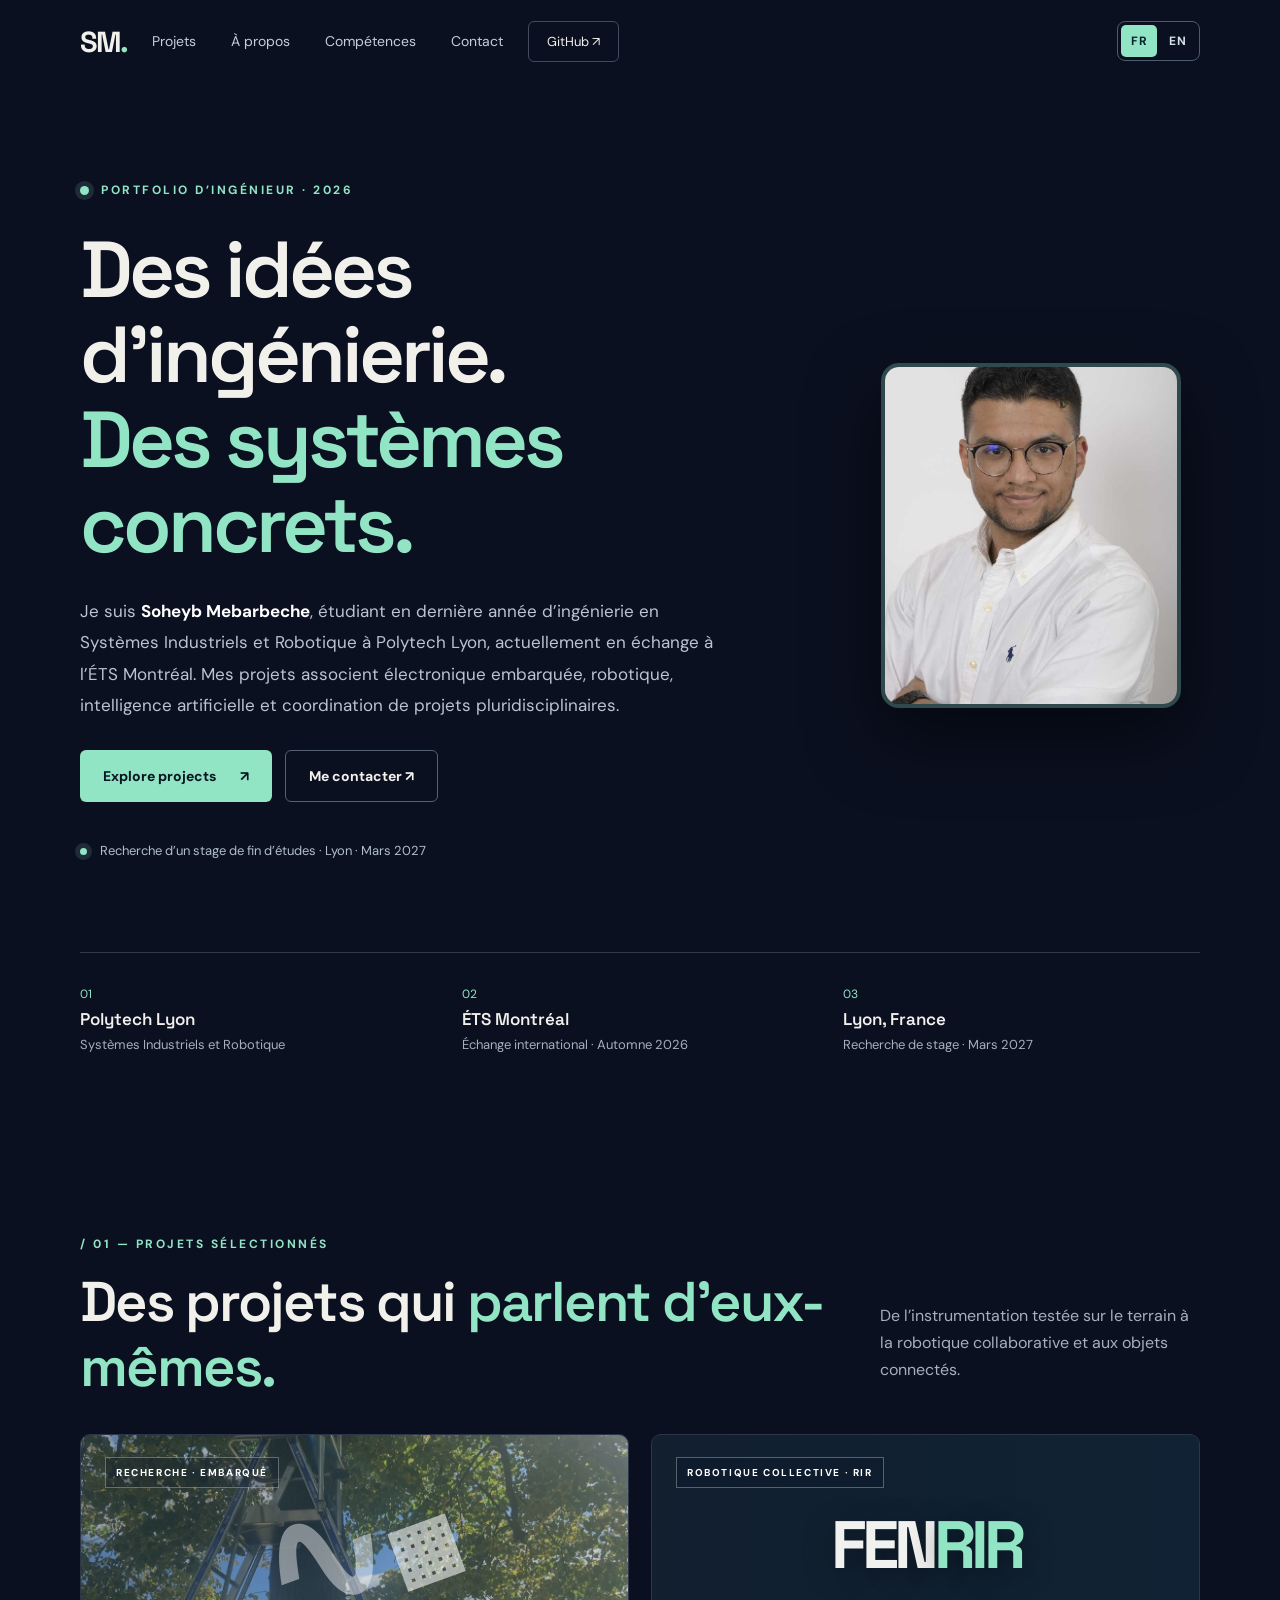
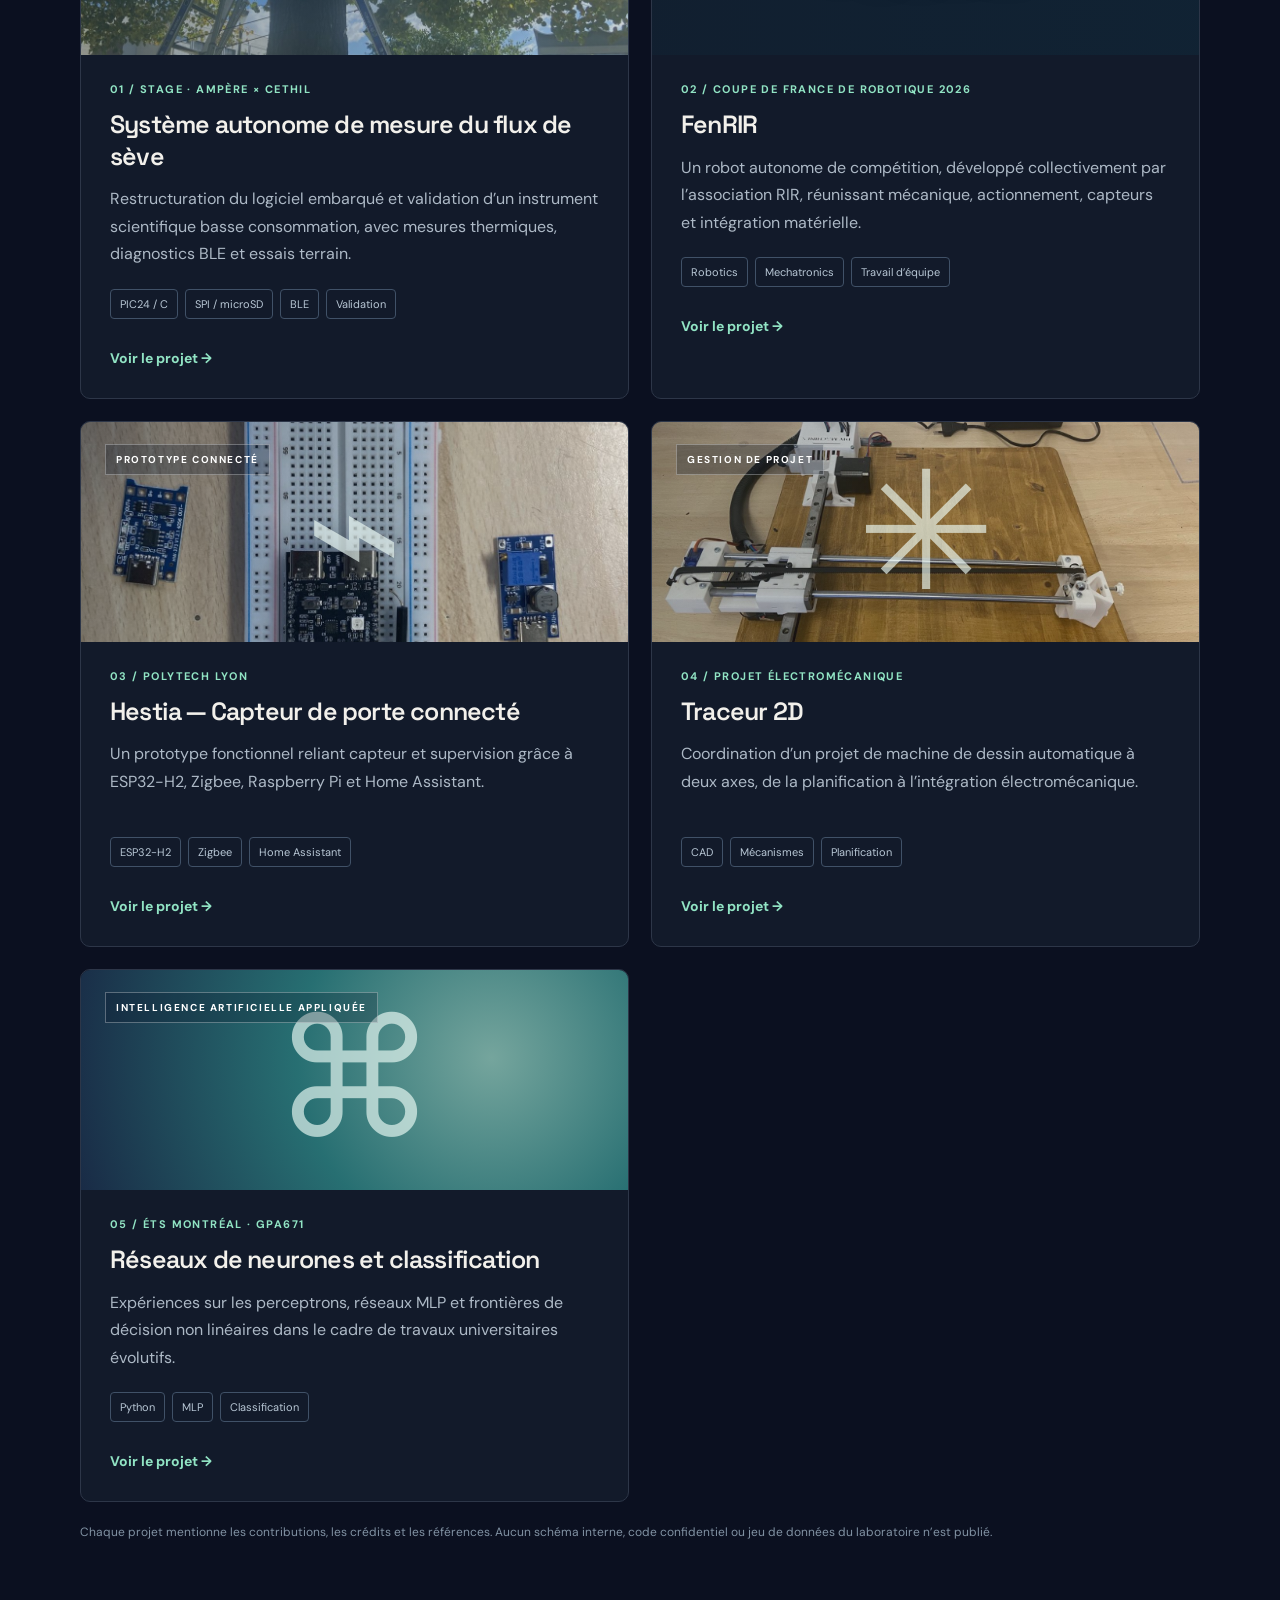
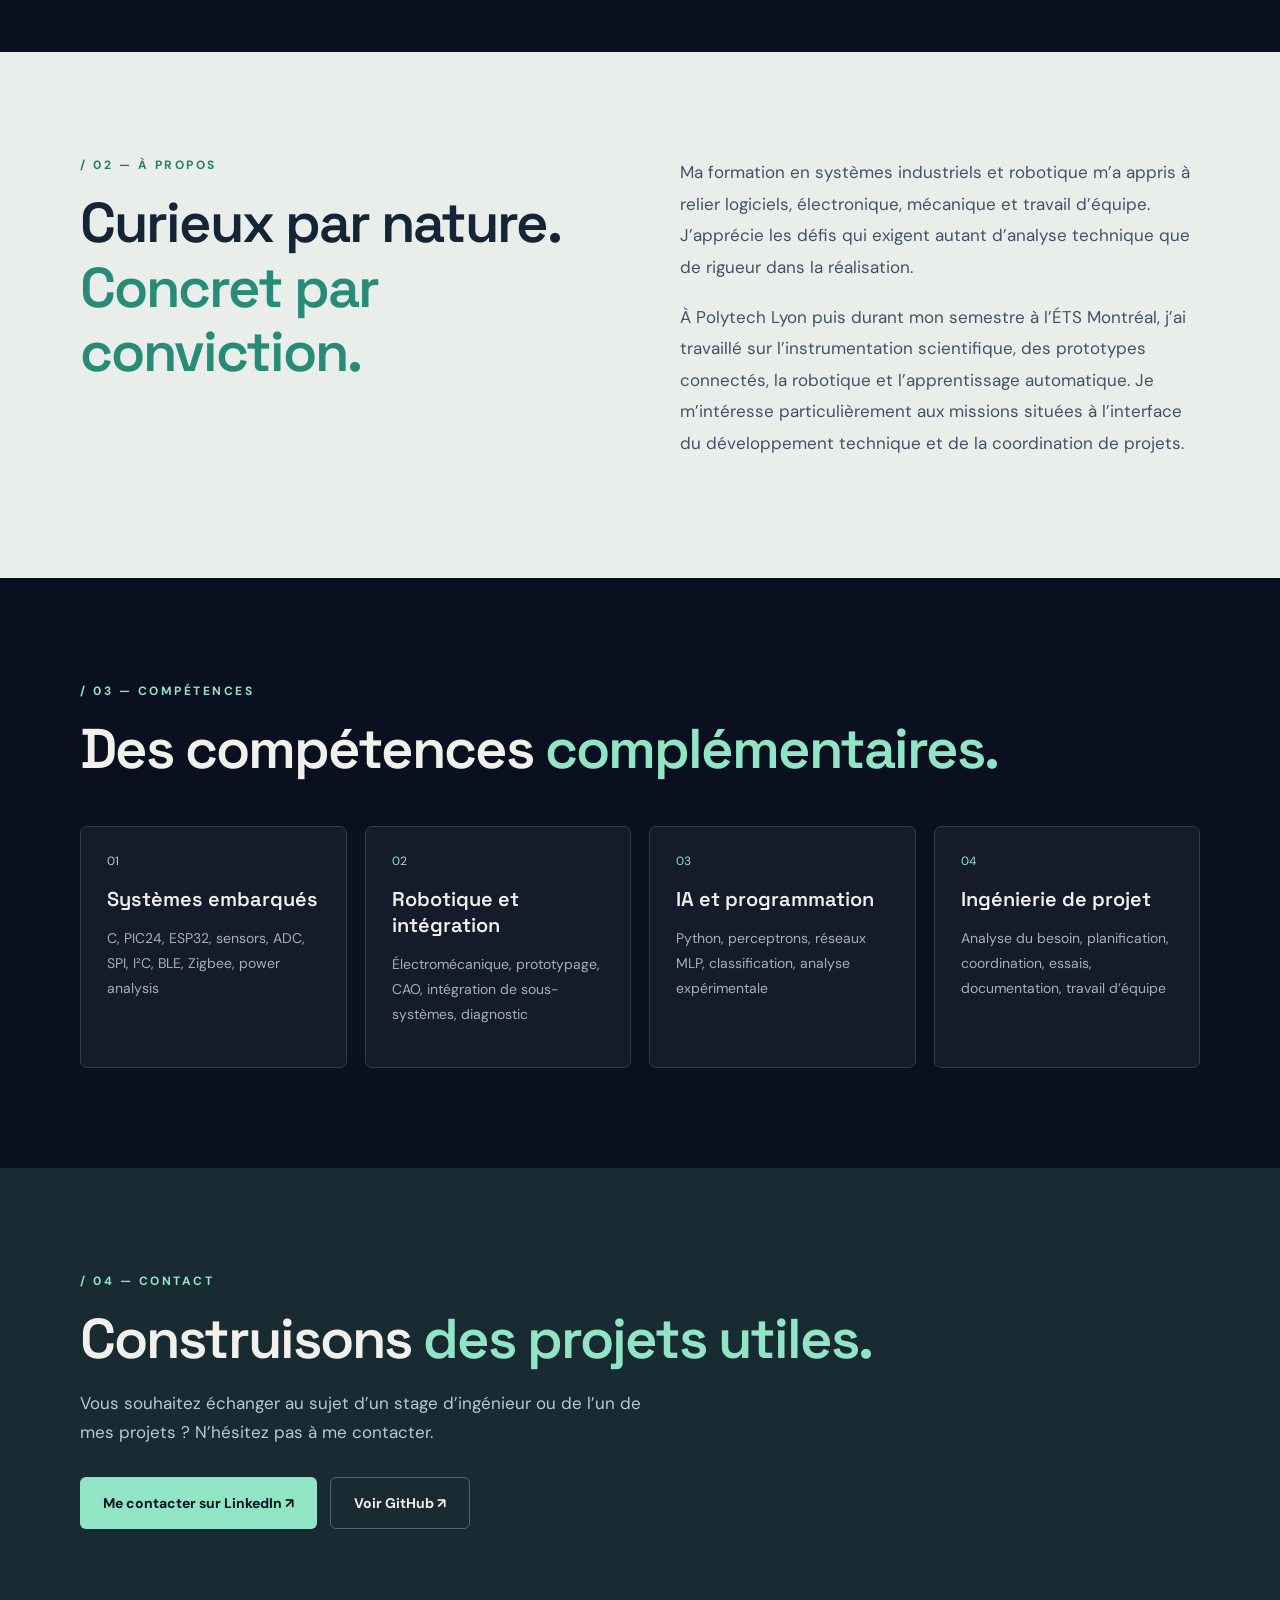
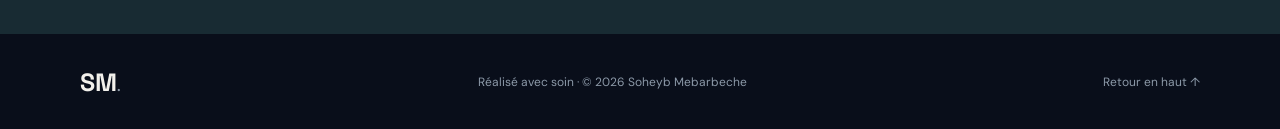
==== index.html @ 74ad2352 "Fix GitHub Pages root structure for bilingual portfolio" ====
<!DOCTYPE html>

<html lang="fr"><head><meta charset="utf-8"/><meta content="width=device-width, initial-scale=1" name="viewport"/><meta content="Soheyb Mebarbeche — engineering student in industrial systems and robotics. Selected projects in robotics, embedded systems, AI and project engineering." name="description"/><title>Soheyb Mebarbeche | Engineering Portfolio</title><link href="styles.css" rel="stylesheet"/></head><body>
<header class="nav"><a class="brand" href="#top">SM<span class="dot">.</span></a><nav aria-label="Main navigation"><a href="#projects">Projets</a><a href="#about">À propos</a><a href="#skills">Compétences</a><a href="#contact">Contact</a></nav><a class="smallbtn" href="https://github.com/SoheybM" rel="noopener" target="_blank">GitHub ↗</a><div aria-label="Choix de la langue / Language" class="lang-switch" role="group"><a aria-current="page" class="active" href="#" hreflang="fr" lang="fr">FR</a><a class="inactive" href="en/index.html" hreflang="en" lang="en">EN</a></div></header>
<main id="top"><section class="hero wrap"><div class="eyebrow"><span class="pulse"></span> PORTFOLIO D’INGÉNIEUR · 2026</div><div class="hero-grid"><div><h1>Des idées d’ingénierie.<br/><em>Des systèmes concrets.</em></h1><p class="intro">Je suis <strong>Soheyb Mebarbeche</strong>, étudiant en dernière année d’ingénierie en Systèmes Industriels et Robotique à Polytech Lyon, actuellement en échange à l’ÉTS Montréal. Mes projets associent électronique embarquée, robotique, intelligence artificielle et coordination de projets pluridisciplinaires.</p><div class="cta"><a class="primary" href="#projects">Explore projects <span>↗</span></a><a class="secondary" href="https://www.linkedin.com/in/soheyb-mebarbeche-37953226b" rel="noopener" target="_blank">Me contacter ↗</a></div><p class="availability"><span class="pulse"></span> Recherche d’un stage de fin d’études · Lyon · Mars 2027</p></div><div aria-label="Abstract engineering systems illustration" class="hero-art"><img alt="Portrait professionnel de Soheyb Mebarbeche" class="profile-photo" src="assets/profile-photo.jpg"/></div></div><div class="facts"><div><span>01</span><strong>Polytech Lyon</strong><small>Systèmes Industriels et Robotique</small></div><div><span>02</span><strong>ÉTS Montréal</strong><small>Échange international · Automne 2026</small></div><div><span>03</span><strong>Lyon, France</strong><small>Recherche de stage · Mars 2027</small></div></div></section>
<section class="section wrap" id="projects"><div class="section-head"><div><div class="kicker">/ 01 — PROJETS SÉLECTIONNÉS</div><h2>Des projets qui <em>parlent d’eux-mêmes.</em></h2></div><p>De l’instrumentation testée sur le terrain à la robotique collaborative et aux objets connectés.</p></div><div class="project-grid">
<article class="project-card featured"><div class="visual gradient-one" style="background:linear-gradient(90deg,#10263770,#10263730),url(assets/tree-field.jpg) center 44% / cover"><div class="visual-label">RECHERCHE · EMBARQUÉ</div><div class="line-art">∿<span>▦</span></div></div><div class="card-content"><div class="meta">01 / STAGE · AMPÈRE × CETHIL</div><h3>Système autonome de mesure du flux de sève</h3><p>Restructuration du logiciel embarqué et validation d’un instrument scientifique basse consommation, avec mesures thermiques, diagnostics BLE et essais terrain.</p><div class="chips"><span>PIC24 / C</span><span>SPI / microSD</span><span>BLE</span><span>Validation</span></div><a href="projects/sap-flow.html">Voir le projet →</a></div></article>
<article class="project-card"><div class="visual fenrir" style="background:linear-gradient(90deg,#1026376e,#102637b5),url(https://github.com/user-attachments/assets/eb1d1699-436f-4fce-b600-164deeedb502) center center / cover"><div class="visual-label">ROBOTIQUE COLLECTIVE · RIR</div><div class="wolf">FEN<span>RIR</span></div></div><div class="card-content"><div class="meta">02 / COUPE DE FRANCE DE ROBOTIQUE 2026</div><h3>FenRIR</h3><p>Un robot autonome de compétition, développé collectivement par l’association RIR, réunissant mécanique, actionnement, capteurs et intégration matérielle.</p><div class="chips"><span>Robotics</span><span>Mechatronics</span><span>Travail d’équipe</span></div><a href="projects/fenrir.html">Voir le projet →</a></div></article>
<article class="project-card"><div class="visual gradient-two" style="background:linear-gradient(90deg,#10263750,#10263710),url(assets/hestia-electronics.jpg) center 50% / cover"><div class="visual-label">PROTOTYPE CONNECTÉ</div><div class="symbol">⌁</div></div><div class="card-content"><div class="meta">03 / POLYTECH LYON</div><h3>Hestia — Capteur de porte connecté</h3><p>Un prototype fonctionnel reliant capteur et supervision grâce à ESP32-H2, Zigbee, Raspberry Pi et Home Assistant.</p><div class="chips"><span>ESP32-H2</span><span>Zigbee</span><span>Home Assistant</span></div><a href="projects/hestia.html">Voir le projet →</a></div></article>
<article class="project-card"><div class="visual gradient-three" style="background:linear-gradient(90deg,#10263750,#10263710),url(assets/plotter-1.jpg) center 50% / cover"><div class="visual-label">GESTION DE PROJET</div><div class="symbol">✳</div></div><div class="card-content"><div class="meta">04 / PROJET ÉLECTROMÉCANIQUE</div><h3>Traceur 2D</h3><p>Coordination d’un projet de machine de dessin automatique à deux axes, de la planification à l’intégration électromécanique.</p><div class="chips"><span>CAD</span><span>Mécanismes</span><span>Planification</span></div><a href="projects/plotter.html">Voir le projet →</a></div></article>
<article class="project-card"><div class="visual gradient-four"><div class="visual-label">INTELLIGENCE ARTIFICIELLE APPLIQUÉE</div><div class="symbol">⌘</div></div><div class="card-content"><div class="meta">05 / ÉTS MONTRÉAL · GPA671</div><h3>Réseaux de neurones et classification</h3><p>Expériences sur les perceptrons, réseaux MLP et frontières de décision non linéaires dans le cadre de travaux universitaires évolutifs.</p><div class="chips"><span>Python</span><span>MLP</span><span>Classification</span></div><a href="projects/neural-networks.html">Voir le projet →</a></div></article>
</div><p class="fine">Chaque projet mentionne les contributions, les crédits et les références. Aucun schéma interne, code confidentiel ou jeu de données du laboratoire n’est publié.</p></section>
<section class="section section-light" id="about"><div class="wrap two-col"><div><div class="kicker">/ 02 — À PROPOS</div><h2>Curieux par nature.<br/><em>Concret par conviction.</em></h2></div><div class="body-copy"><p>Ma formation en systèmes industriels et robotique m’a appris à relier logiciels, électronique, mécanique et travail d’équipe. J’apprécie les défis qui exigent autant d’analyse technique que de rigueur dans la réalisation.</p><p>À Polytech Lyon puis durant mon semestre à l’ÉTS Montréal, j’ai travaillé sur l’instrumentation scientifique, des prototypes connectés, la robotique et l’apprentissage automatique. Je m’intéresse particulièrement aux missions situées à l’interface du développement technique et de la coordination de projets.</p></div></div></section>
<section class="section wrap" id="skills"><div class="kicker">/ 03 — COMPÉTENCES</div><h2>Des compétences <em>complémentaires.</em></h2><div class="skills-grid"><div><div class="num">01</div><h3>Systèmes embarqués</h3><p>C, PIC24, ESP32, sensors, ADC, SPI, I²C, BLE, Zigbee, power analysis</p></div><div><div class="num">02</div><h3>Robotique et intégration</h3><p>Électromécanique, prototypage, CAO, intégration de sous-systèmes, diagnostic</p></div><div><div class="num">03</div><h3>IA et programmation</h3><p>Python, perceptrons, réseaux MLP, classification, analyse expérimentale</p></div><div><div class="num">04</div><h3>Ingénierie de projet</h3><p>Analyse du besoin, planification, coordination, essais, documentation, travail d’équipe</p></div></div></section>
<section class="contact" id="contact"><div class="wrap"><div class="kicker">/ 04 — CONTACT</div><h2>Construisons <em>des projets utiles.</em></h2><p>Vous souhaitez échanger au sujet d’un stage d’ingénieur ou de l’un de mes projets ? N’hésitez pas à me contacter.</p><div class="cta"><a class="primary" href="https://www.linkedin.com/in/soheyb-mebarbeche-37953226b" rel="noopener" target="_blank">Me contacter sur LinkedIn ↗</a><a class="secondary" href="https://github.com/SoheybM" rel="noopener" target="_blank">Voir GitHub ↗</a></div></div></section></main><footer><div class="wrap foot"><strong>SM<span class="dot">.</span></strong><span>Réalisé avec soin · © <span id="year">2026</span> Soheyb Mebarbeche</span><a href="#top">Retour en haut ↑</a></div></footer><script src="script.js"></script></body></html>
---- styles.css ----
@import url('https://fonts.googleapis.com/css2?family=DM+Sans:wght@400;500;600;700&family=Space+Grotesk:wght@400;500;600;700&display=swap');
:root{--bg:#0b1020;--surface:#141b2b;--surface2:#1a2334;--cream:#f2f0eb;--muted:#a6afbd;--accent:#91e4c4;--line:#313949}*{box-sizing:border-box}html{scroll-behavior:smooth}body{margin:0;background:var(--bg);color:var(--cream);font-family:'DM Sans',sans-serif;-webkit-font-smoothing:antialiased}a{color:inherit;text-decoration:none}a:focus-visible{outline:2px solid var(--accent);outline-offset:4px}.wrap{max-width:1180px;margin:0 auto;padding-left:30px;padding-right:30px}.nav{height:82px;display:flex;align-items:center;justify-content:space-between;max-width:1180px;margin:auto;padding:0 30px;gap:25px}.brand{font:700 29px 'Space Grotesk',sans-serif;letter-spacing:-2px}.dot{color:var(--accent)}.nav nav{display:flex;gap:35px;color:#c6ced9;font-size:14px}.nav a:hover{color:var(--accent)}.smallbtn{border:1px solid #414b5d;padding:11px 18px;border-radius:6px;font-size:13px}.hero{padding-top:100px;padding-bottom:78px}.eyebrow,.kicker{color:var(--accent);font-size:12px;letter-spacing:2.5px;font-weight:700}.eyebrow{display:flex;align-items:center;gap:12px}.pulse{display:inline-block;width:9px;height:9px;border-radius:50%;background:var(--accent);box-shadow:0 0 0 5px #91e4c421}.hero-grid{display:grid;grid-template-columns:1.3fr 0.7fr;gap:30px;align-items:center}.hero h1{font:600 clamp(45px,6.2vw,80px)/1.07 'Space Grotesk',sans-serif;letter-spacing:-4px;margin:30px 0 28px}.hero h1 em,h2 em{font-style:normal;color:var(--accent)}.intro{font-size:17px;line-height:1.85;color:#bbc4d0;max-width:650px}.intro strong{color:white}.cta{display:flex;gap:13px;flex-wrap:wrap;margin:29px 0}.primary,.secondary{padding:16px 23px;border-radius:6px;font-weight:700;font-size:14px;display:inline-flex;align-items:center;gap:24px}.primary{background:var(--accent);color:#071522}.primary:hover{background:#b8f3df}.secondary{border:1px solid #566174;color:var(--cream)}.secondary:hover{border-color:var(--accent);color:var(--accent)}.availability{margin-top:40px;font-size:13px;color:#b0beca}.availability .pulse{margin-right:10px;width:7px;height:7px}.hero-art{width:100%;height:360px;position:relative;display:flex;align-items:center;justify-content:center}.orbit{border:1px dashed #456374;border-radius:50%;position:absolute;transform:rotate(-30deg)}.orbit-a{width:300px;height:300px}.orbit-b{width:240px;height:240px;border-style:solid;border-color:#3d6070}.core{width:168px;height:168px;border-radius:30px;background:linear-gradient(145deg,#8adcb9,#467c86);display:grid;place-items:center;color:#092034;font:700 59px 'Space Grotesk',sans-serif;letter-spacing:-6px;box-shadow:0 30px 85px #0008;transform:rotate(-12deg)}.core span{color:#def7ec}.tag{position:absolute;background:#1a2736;border:1px solid #375366;border-radius:4px;color:#c2ebe0;font:700 10px 'Space Grotesk';padding:10px 12px;letter-spacing:2px}.tag-a{top:37px;right:0}.tag-b{bottom:57px;right:0}.tag-c{bottom:28px;left:0}.facts{display:grid;grid-template-columns:repeat(3,1fr);margin-top:80px;padding-top:33px;border-top:1px solid var(--line);gap:25px}.facts div{display:flex;flex-direction:column;gap:6px}.facts span{font-size:12px;color:var(--accent)}.facts strong{font:600 17px 'Space Grotesk'}.facts small{font-size:13px;color:var(--muted)}.section{padding-top:105px;padding-bottom:100px}.section-head{display:flex;align-items:end;justify-content:space-between;gap:50px;margin-bottom:35px}.section h2,.contact h2{font:600 clamp(36px,4.5vw,56px)/1.15 'Space Grotesk';letter-spacing:-2px;margin:18px 0 0}.section-head>p{max-width:320px;color:var(--muted);line-height:1.7}.project-grid{display:grid;grid-template-columns:repeat(2,1fr);gap:22px}.project-card{border:1px solid #2d3648;border-radius:10px;overflow:hidden;background:#121a2a;transition:transform .2s,border-color .2s}.project-card:hover{transform:translateY(-3px);border-color:#6a9b93}.visual{height:220px;position:relative;display:flex;align-items:center;justify-content:center;overflow:hidden}.visual-label{position:absolute;top:22px;left:24px;border:1px solid #ffffff4d;background:#06122540;padding:8px 10px;font-size:10px;letter-spacing:1.6px;font-weight:700;color:white}.gradient-one{background:radial-gradient(circle at 75% 35%,#639c94,#23495f 48%,#111d37)}.gradient-two{background:radial-gradient(circle at 70% 38%,#a4d8ce,#477b9e 48%,#273455)}.gradient-three{background:radial-gradient(circle at 75% 25%,#b9a2e1,#776aa0 55%,#34405e)}.gradient-four{background:radial-gradient(circle at 75% 40%,#75a59d,#276f72 45%,#192b46)}.line-art{font:700 150px 'Space Grotesk';color:#ffffff70;transform:rotate(-20deg)}.line-art span{font-size:76px;color:#ffffff90}.fenrir{background:linear-gradient(145deg,#19314a,#45506a)}.wolf{font:700 67px 'Space Grotesk';letter-spacing:-5px;color:#f1f2f0;text-shadow:0 7px 30px #0006}.wolf span{color:var(--accent)}.symbol{font:500 165px 'Space Grotesk';color:#f1fff8a3}.card-content{padding:27px 29px 30px}.meta{color:var(--accent);font-size:11px;letter-spacing:1.4px;font-weight:700}.card-content h3{font:600 25px/1.26 'Space Grotesk';letter-spacing:-.8px;margin:13px 0}.card-content p{color:#adb9c6;line-height:1.72;margin:0 0 21px;min-height:76px}.chips{display:flex;gap:7px;flex-wrap:wrap;margin-bottom:28px}.chips span{font-size:11px;border:1px solid #405167;color:#b8c7d5;border-radius:4px;padding:7px 9px}.card-content a{font-size:14px;font-weight:700;color:var(--accent)}.card-content a:hover{text-decoration:underline}.fine{color:#8192a3;font-size:12px;margin-top:22px}.section-light{background:#e9eeeb;color:#142538}.section-light .kicker{color:#247d6e}.section-light h2 em{color:#278b76}.two-col{display:grid;grid-template-columns:1fr 1fr;gap:80px}.body-copy{font-size:17px;line-height:1.85;color:#405366}.body-copy p{margin:0 0 19px}.skills-grid{display:grid;grid-template-columns:repeat(4,1fr);gap:18px;margin-top:44px}.skills-grid>div{padding:26px;background:var(--surface);border:1px solid #303b4d;border-radius:7px}.num{color:var(--accent);font-size:12px}.skills-grid h3{font:600 20px 'Space Grotesk';margin:17px 0 13px}.skills-grid p{color:var(--muted);line-height:1.8;font-size:14px}.contact{background:#182b33;padding:105px 0}.contact p{color:#b6cbd0;font-size:17px;max-width:580px;line-height:1.75}.contact .cta{margin-bottom:0}footer{background:#090e1a}.foot{min-height:95px;display:flex;align-items:center;justify-content:space-between;gap:20px}.foot strong{font:700 25px 'Space Grotesk'}.foot span,.foot a{font-size:12px;color:#8c99a8}@media(max-width:850px){.hero-grid,.two-col{grid-template-columns:1fr}.hero-art{height:240px}.orbit-a{width:210px;height:210px}.orbit-b{width:150px;height:150px}.core{width:110px;height:110px;font-size:39px}.tag{font-size:8px}.skills-grid{grid-template-columns:repeat(2,1fr)}.section-head{display:block}}@media(max-width:620px){.wrap{padding-left:20px;padding-right:20px}.nav{padding:0 20px;height:70px}.nav nav{gap:13px;font-size:12px}.nav nav a:nth-child(2),.nav nav a:nth-child(3){display:none}.smallbtn{display:none}.hero{padding-top:65px}.hero h1{letter-spacing:-2.8px}.facts{grid-template-columns:1fr;gap:20px;margin-top:30px}.project-grid{grid-template-columns:1fr}.skills-grid{grid-template-columns:1fr}.section{padding-top:70px;padding-bottom:70px}.foot{flex-wrap:wrap;padding-top:25px;padding-bottom:25px}}

/* Professional portrait and bilingual language navigation */
.lang-switch{display:flex;align-items:center;border:1px solid #4a5c6d;border-radius:8px;padding:3px;gap:2px;flex-shrink:0;margin-left:auto}.lang-switch a{padding:8px 10px;border-radius:5px;font:700 12px 'DM Sans',sans-serif;letter-spacing:.5px}.lang-switch .active{background:var(--accent);color:#09212a}.lang-switch .inactive{color:#d4e1e8}.profile-photo{width:min(100%,300px);height:345px;object-fit:cover;object-position:50% 30%;border:4px solid #91e4c444;border-radius:18px;box-shadow:0 28px 70px #0008}.hero-art{height:370px}.hero-grid{grid-template-columns:minmax(0,1.45fr) minmax(250px,.65fr)}
@media(max-width:850px){.hero-grid{grid-template-columns:1fr}.hero-art{height:auto;justify-content:flex-start;margin:20px 0}.profile-photo{height:285px;width:230px}.nav{gap:14px}.nav nav{gap:15px}}
@media(max-width:620px){.nav{gap:9px}.nav nav{gap:10px}.lang-switch{margin-left:0}.lang-switch a{padding:7px 8px}.profile-photo{height:265px;width:215px}}
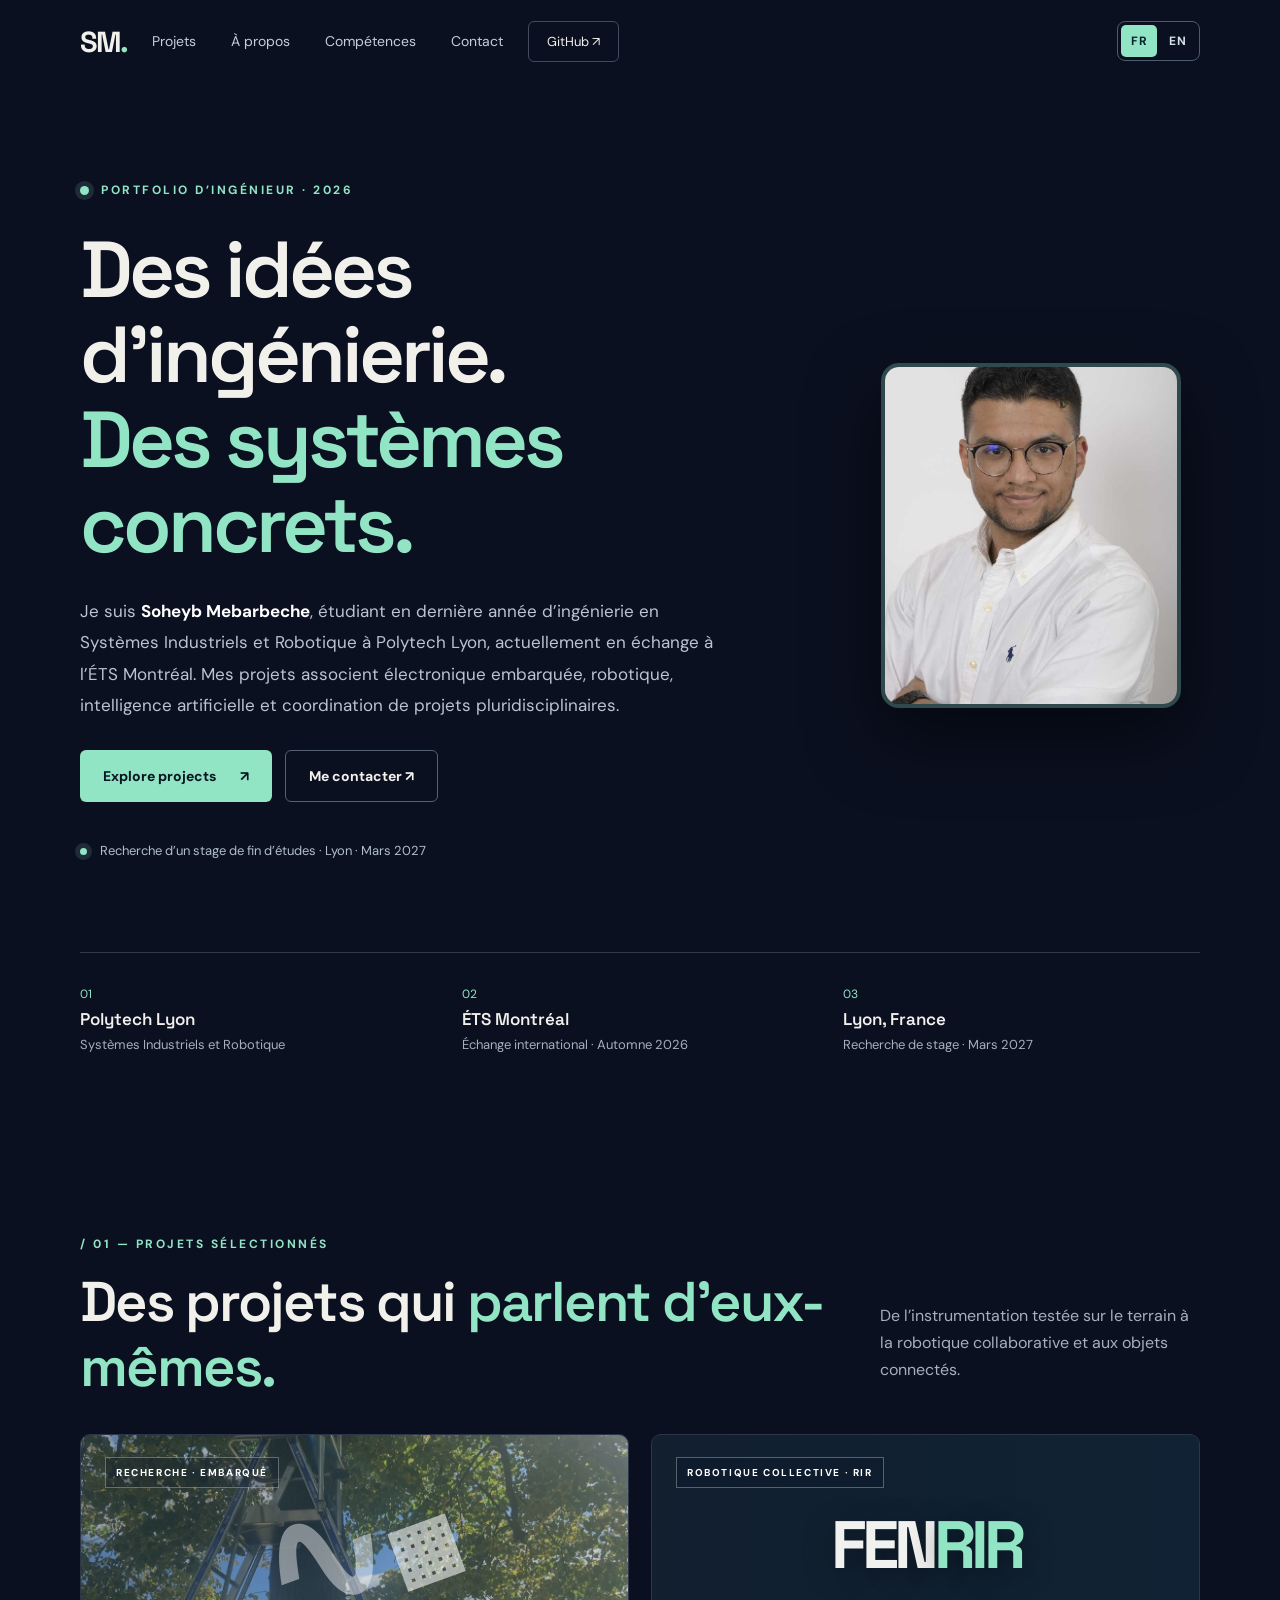
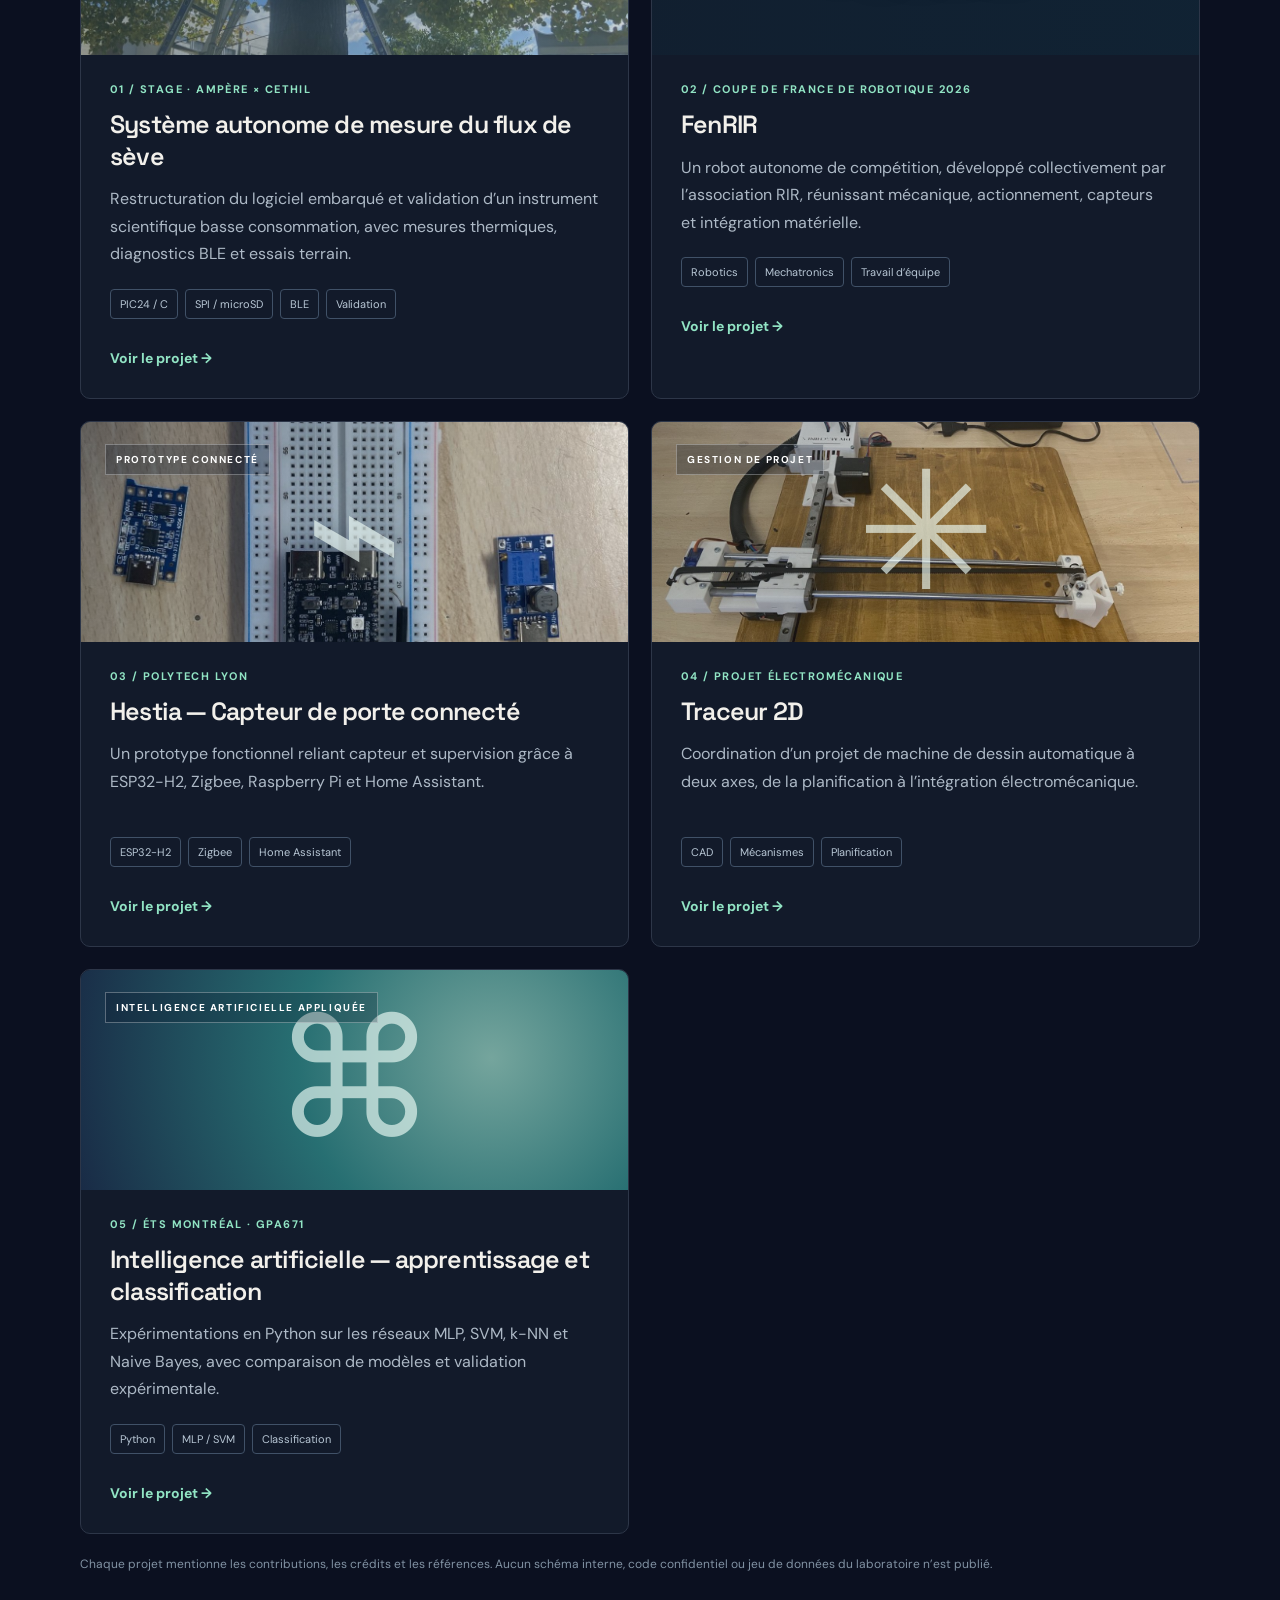
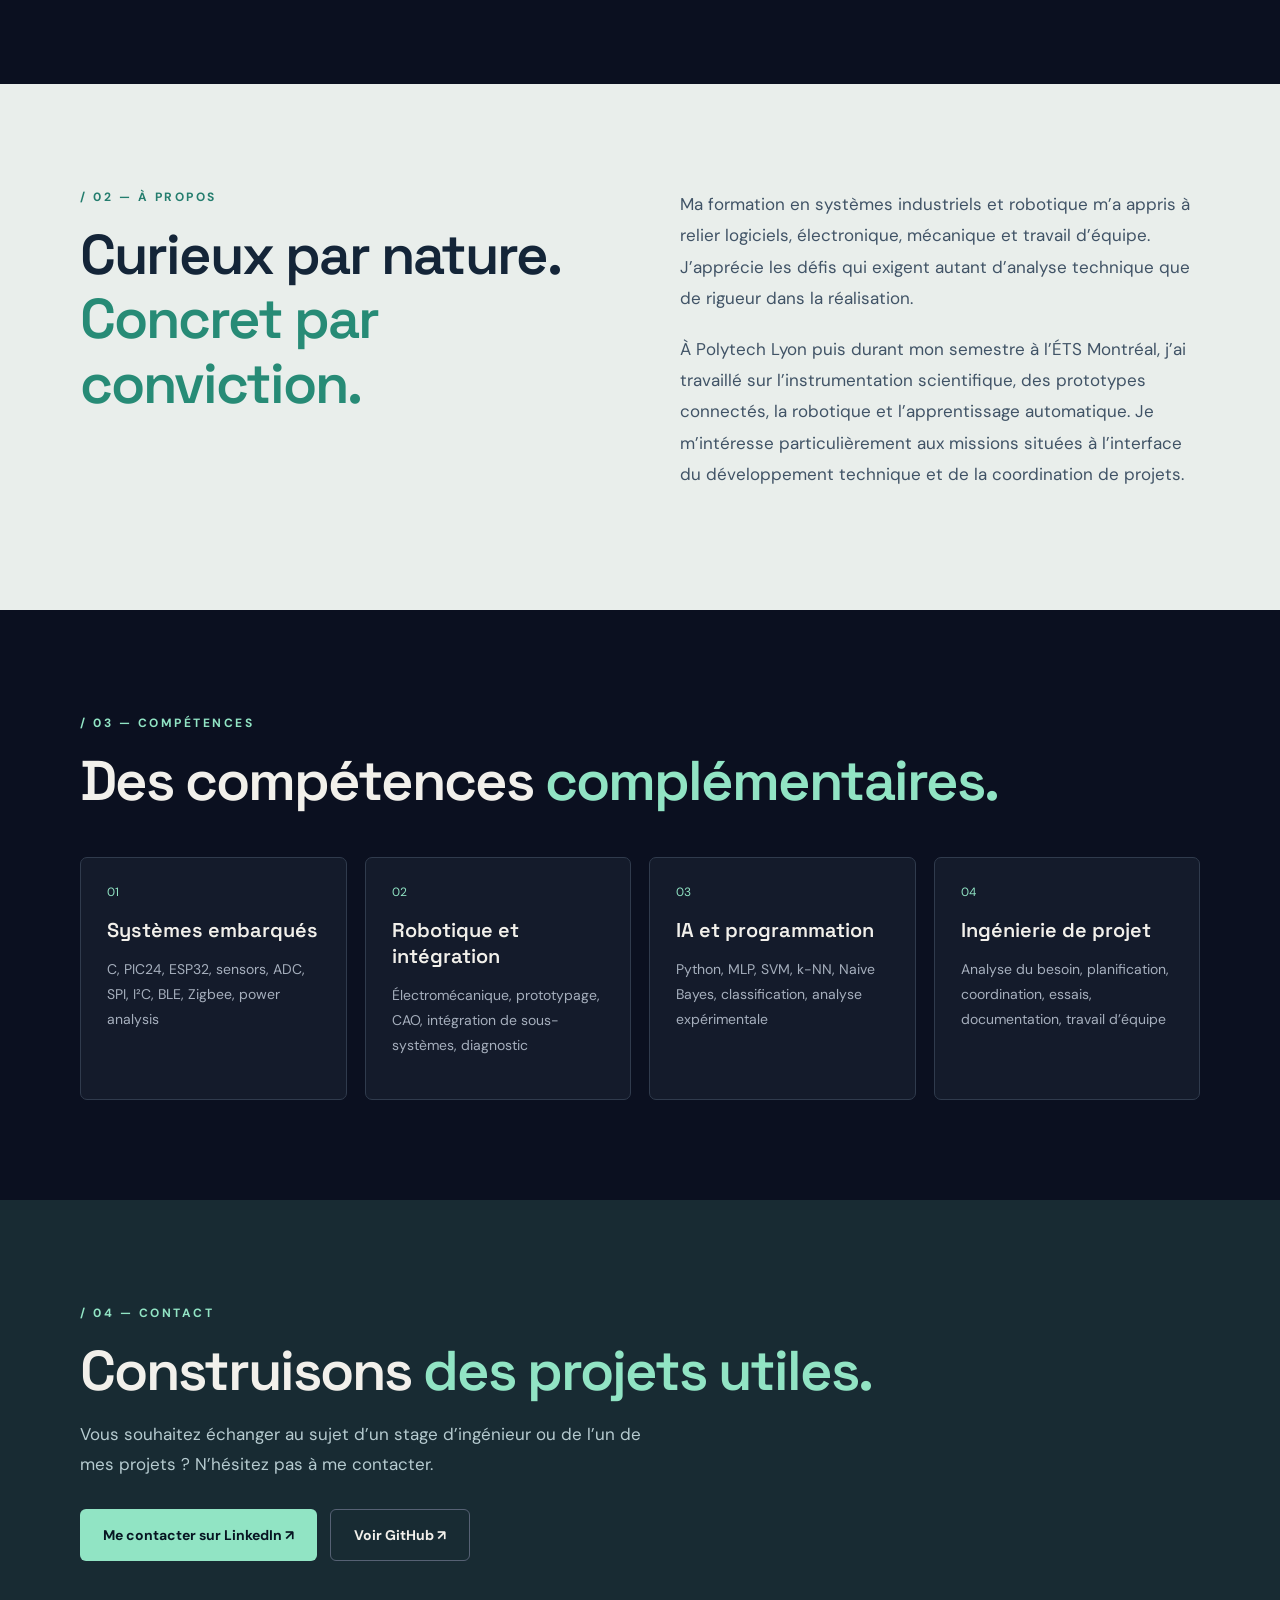
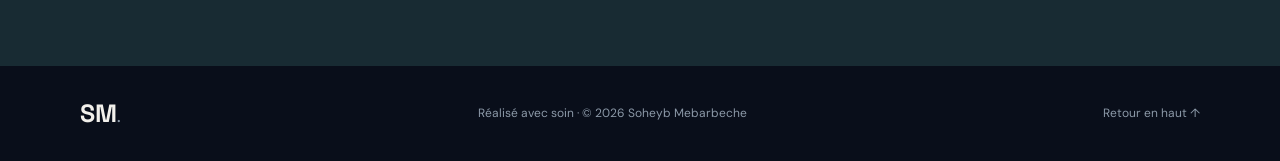
==== commit 17f5ea81: "Expand GPA671 project summary" ====
--- a/index.html
+++ b/index.html
@@ -8,8 +8,8 @@
 <article class="project-card"><div class="visual fenrir" style="background:linear-gradient(90deg,#1026376e,#102637b5),url(https://github.com/user-attachments/assets/eb1d1699-436f-4fce-b600-164deeedb502) center center / cover"><div class="visual-label">ROBOTIQUE COLLECTIVE · RIR</div><div class="wolf">FEN<span>RIR</span></div></div><div class="card-content"><div class="meta">02 / COUPE DE FRANCE DE ROBOTIQUE 2026</div><h3>FenRIR</h3><p>Un robot autonome de compétition, développé collectivement par l’association RIR, réunissant mécanique, actionnement, capteurs et intégration matérielle.</p><div class="chips"><span>Robotics</span><span>Mechatronics</span><span>Travail d’équipe</span></div><a href="projects/fenrir.html">Voir le projet →</a></div></article>
 <article class="project-card"><div class="visual gradient-two" style="background:linear-gradient(90deg,#10263750,#10263710),url(assets/hestia-electronics.jpg) center 50% / cover"><div class="visual-label">PROTOTYPE CONNECTÉ</div><div class="symbol">⌁</div></div><div class="card-content"><div class="meta">03 / POLYTECH LYON</div><h3>Hestia — Capteur de porte connecté</h3><p>Un prototype fonctionnel reliant capteur et supervision grâce à ESP32-H2, Zigbee, Raspberry Pi et Home Assistant.</p><div class="chips"><span>ESP32-H2</span><span>Zigbee</span><span>Home Assistant</span></div><a href="projects/hestia.html">Voir le projet →</a></div></article>
 <article class="project-card"><div class="visual gradient-three" style="background:linear-gradient(90deg,#10263750,#10263710),url(assets/plotter-1.jpg) center 50% / cover"><div class="visual-label">GESTION DE PROJET</div><div class="symbol">✳</div></div><div class="card-content"><div class="meta">04 / PROJET ÉLECTROMÉCANIQUE</div><h3>Traceur 2D</h3><p>Coordination d’un projet de machine de dessin automatique à deux axes, de la planification à l’intégration électromécanique.</p><div class="chips"><span>CAD</span><span>Mécanismes</span><span>Planification</span></div><a href="projects/plotter.html">Voir le projet →</a></div></article>
-<article class="project-card"><div class="visual gradient-four"><div class="visual-label">INTELLIGENCE ARTIFICIELLE APPLIQUÉE</div><div class="symbol">⌘</div></div><div class="card-content"><div class="meta">05 / ÉTS MONTRÉAL · GPA671</div><h3>Réseaux de neurones et classification</h3><p>Expériences sur les perceptrons, réseaux MLP et frontières de décision non linéaires dans le cadre de travaux universitaires évolutifs.</p><div class="chips"><span>Python</span><span>MLP</span><span>Classification</span></div><a href="projects/neural-networks.html">Voir le projet →</a></div></article>
+<article class="project-card"><div class="visual gradient-four"><div class="visual-label">INTELLIGENCE ARTIFICIELLE APPLIQUÉE</div><div class="symbol">⌘</div></div><div class="card-content"><div class="meta">05 / ÉTS MONTRÉAL · GPA671</div><h3>Intelligence artificielle — apprentissage et classification</h3><p>Expérimentations en Python sur les réseaux MLP, SVM, k-NN et Naive Bayes, avec comparaison de modèles et validation expérimentale.</p><div class="chips"><span>Python</span><span>MLP / SVM</span><span>Classification</span></div><a href="projects/neural-networks.html">Voir le projet →</a></div></article>
 </div><p class="fine">Chaque projet mentionne les contributions, les crédits et les références. Aucun schéma interne, code confidentiel ou jeu de données du laboratoire n’est publié.</p></section>
 <section class="section section-light" id="about"><div class="wrap two-col"><div><div class="kicker">/ 02 — À PROPOS</div><h2>Curieux par nature.<br/><em>Concret par conviction.</em></h2></div><div class="body-copy"><p>Ma formation en systèmes industriels et robotique m’a appris à relier logiciels, électronique, mécanique et travail d’équipe. J’apprécie les défis qui exigent autant d’analyse technique que de rigueur dans la réalisation.</p><p>À Polytech Lyon puis durant mon semestre à l’ÉTS Montréal, j’ai travaillé sur l’instrumentation scientifique, des prototypes connectés, la robotique et l’apprentissage automatique. Je m’intéresse particulièrement aux missions situées à l’interface du développement technique et de la coordination de projets.</p></div></div></section>
-<section class="section wrap" id="skills"><div class="kicker">/ 03 — COMPÉTENCES</div><h2>Des compétences <em>complémentaires.</em></h2><div class="skills-grid"><div><div class="num">01</div><h3>Systèmes embarqués</h3><p>C, PIC24, ESP32, sensors, ADC, SPI, I²C, BLE, Zigbee, power analysis</p></div><div><div class="num">02</div><h3>Robotique et intégration</h3><p>Électromécanique, prototypage, CAO, intégration de sous-systèmes, diagnostic</p></div><div><div class="num">03</div><h3>IA et programmation</h3><p>Python, perceptrons, réseaux MLP, classification, analyse expérimentale</p></div><div><div class="num">04</div><h3>Ingénierie de projet</h3><p>Analyse du besoin, planification, coordination, essais, documentation, travail d’équipe</p></div></div></section>
+<section class="section wrap" id="skills"><div class="kicker">/ 03 — COMPÉTENCES</div><h2>Des compétences <em>complémentaires.</em></h2><div class="skills-grid"><div><div class="num">01</div><h3>Systèmes embarqués</h3><p>C, PIC24, ESP32, sensors, ADC, SPI, I²C, BLE, Zigbee, power analysis</p></div><div><div class="num">02</div><h3>Robotique et intégration</h3><p>Électromécanique, prototypage, CAO, intégration de sous-systèmes, diagnostic</p></div><div><div class="num">03</div><h3>IA et programmation</h3><p>Python, MLP, SVM, k-NN, Naive Bayes, classification, analyse expérimentale</p></div><div><div class="num">04</div><h3>Ingénierie de projet</h3><p>Analyse du besoin, planification, coordination, essais, documentation, travail d’équipe</p></div></div></section>
 <section class="contact" id="contact"><div class="wrap"><div class="kicker">/ 04 — CONTACT</div><h2>Construisons <em>des projets utiles.</em></h2><p>Vous souhaitez échanger au sujet d’un stage d’ingénieur ou de l’un de mes projets ? N’hésitez pas à me contacter.</p><div class="cta"><a class="primary" href="https://www.linkedin.com/in/soheyb-mebarbeche-37953226b" rel="noopener" target="_blank">Me contacter sur LinkedIn ↗</a><a class="secondary" href="https://github.com/SoheybM" rel="noopener" target="_blank">Voir GitHub ↗</a></div></div></section></main><footer><div class="wrap foot"><strong>SM<span class="dot">.</span></strong><span>Réalisé avec soin · © <span id="year">2026</span> Soheyb Mebarbeche</span><a href="#top">Retour en haut ↑</a></div></footer><script src="script.js"></script></body></html>
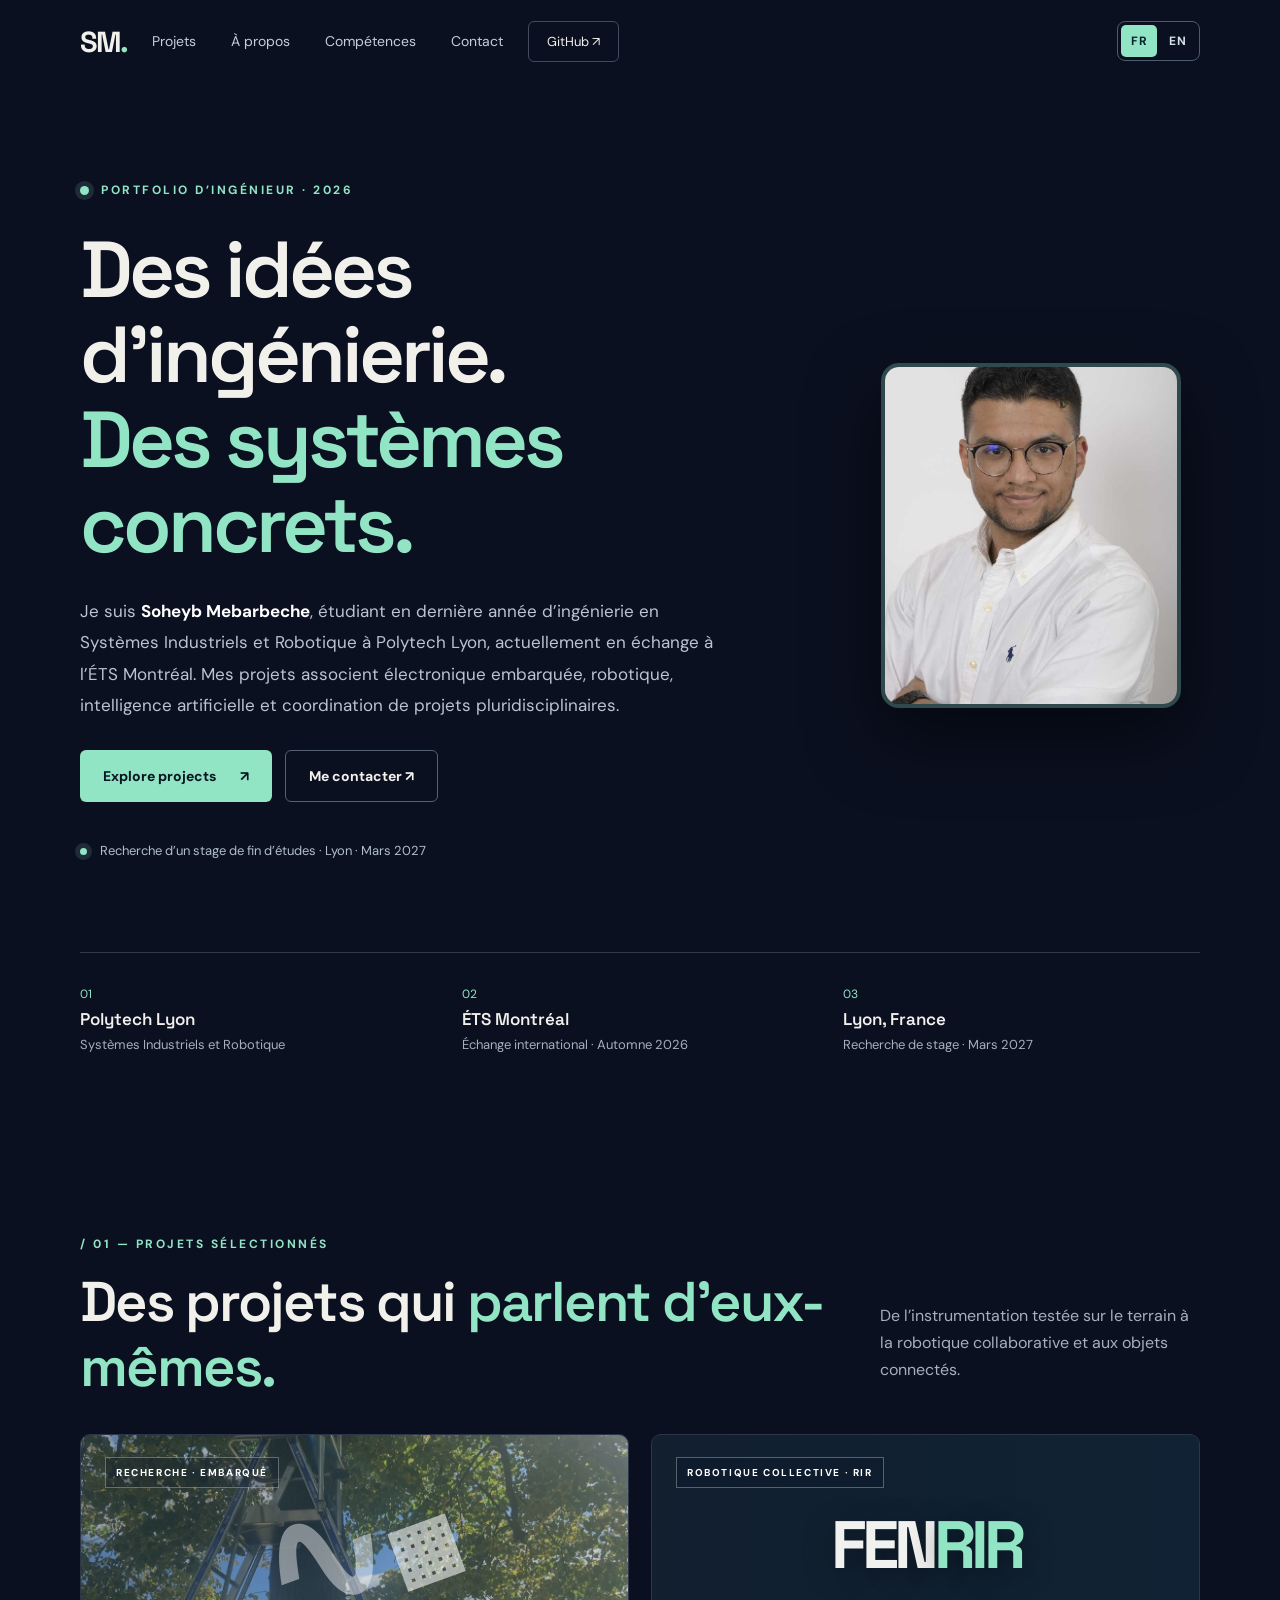
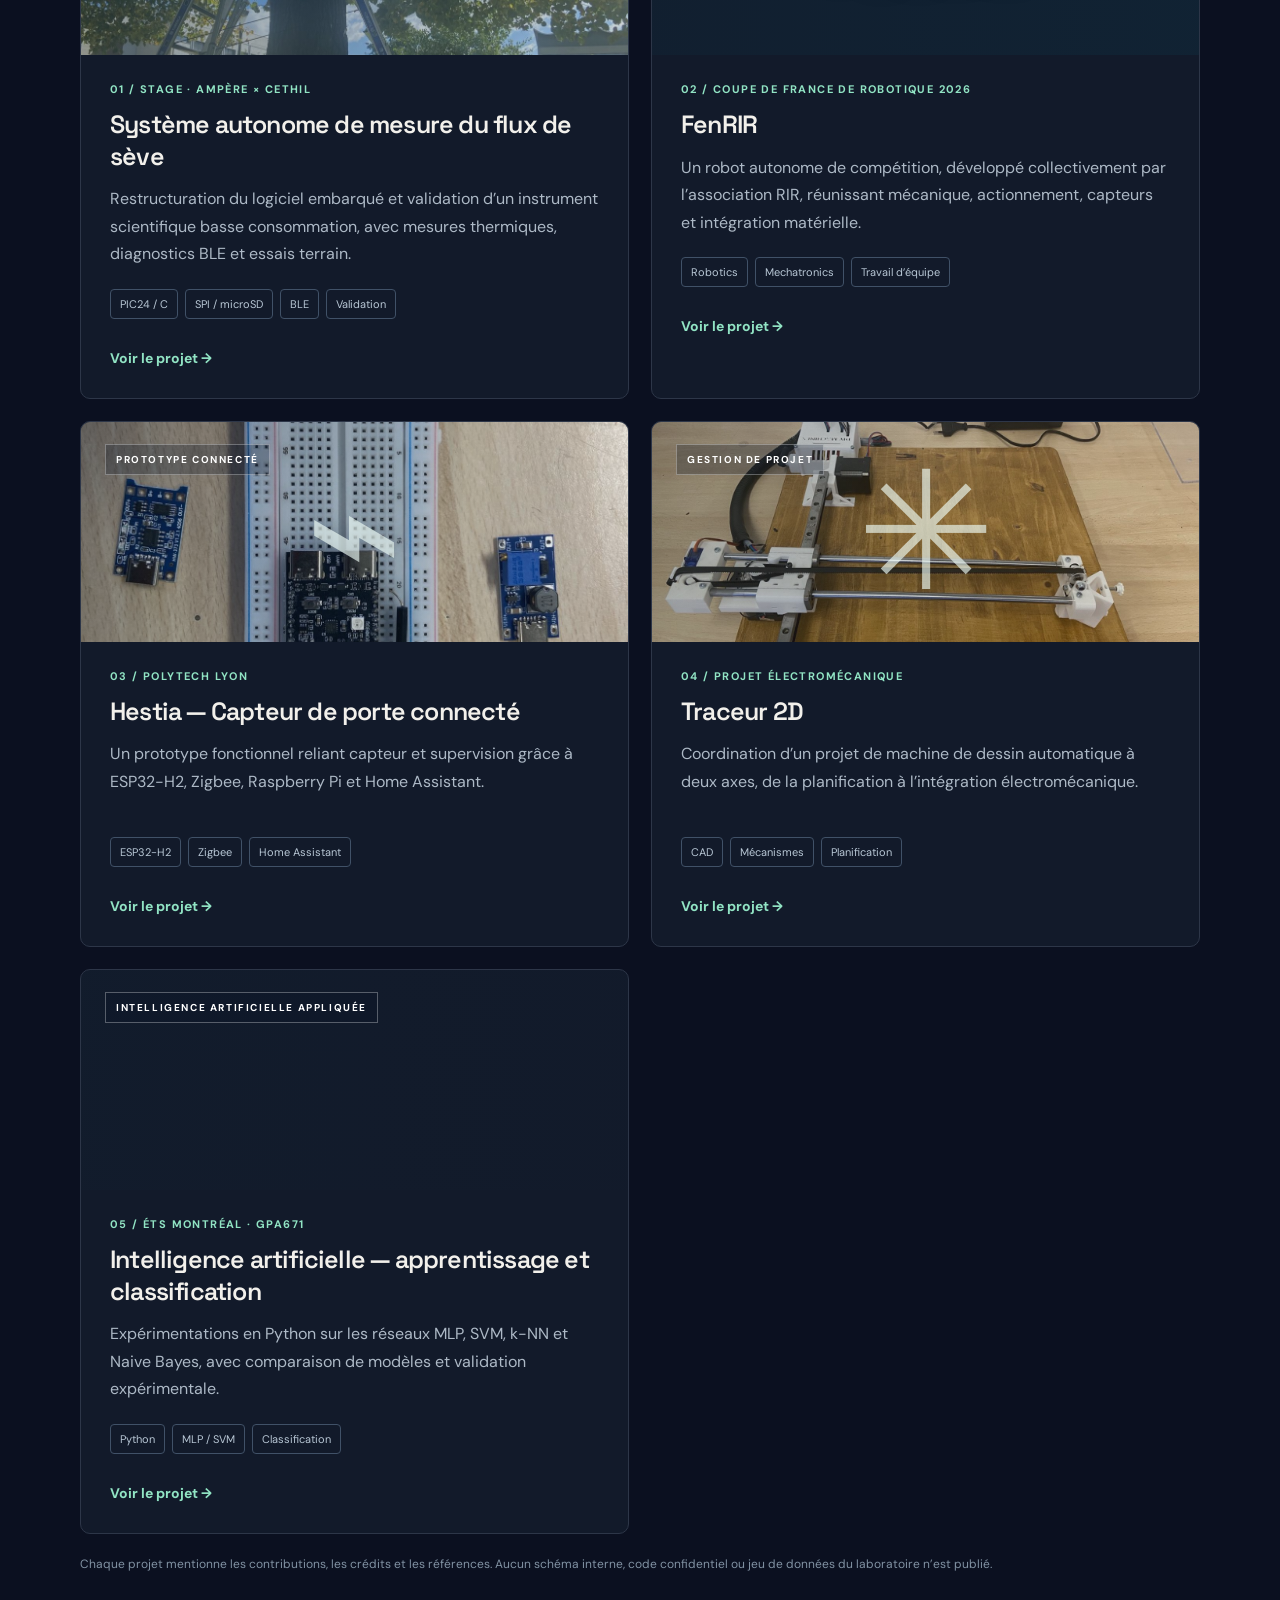
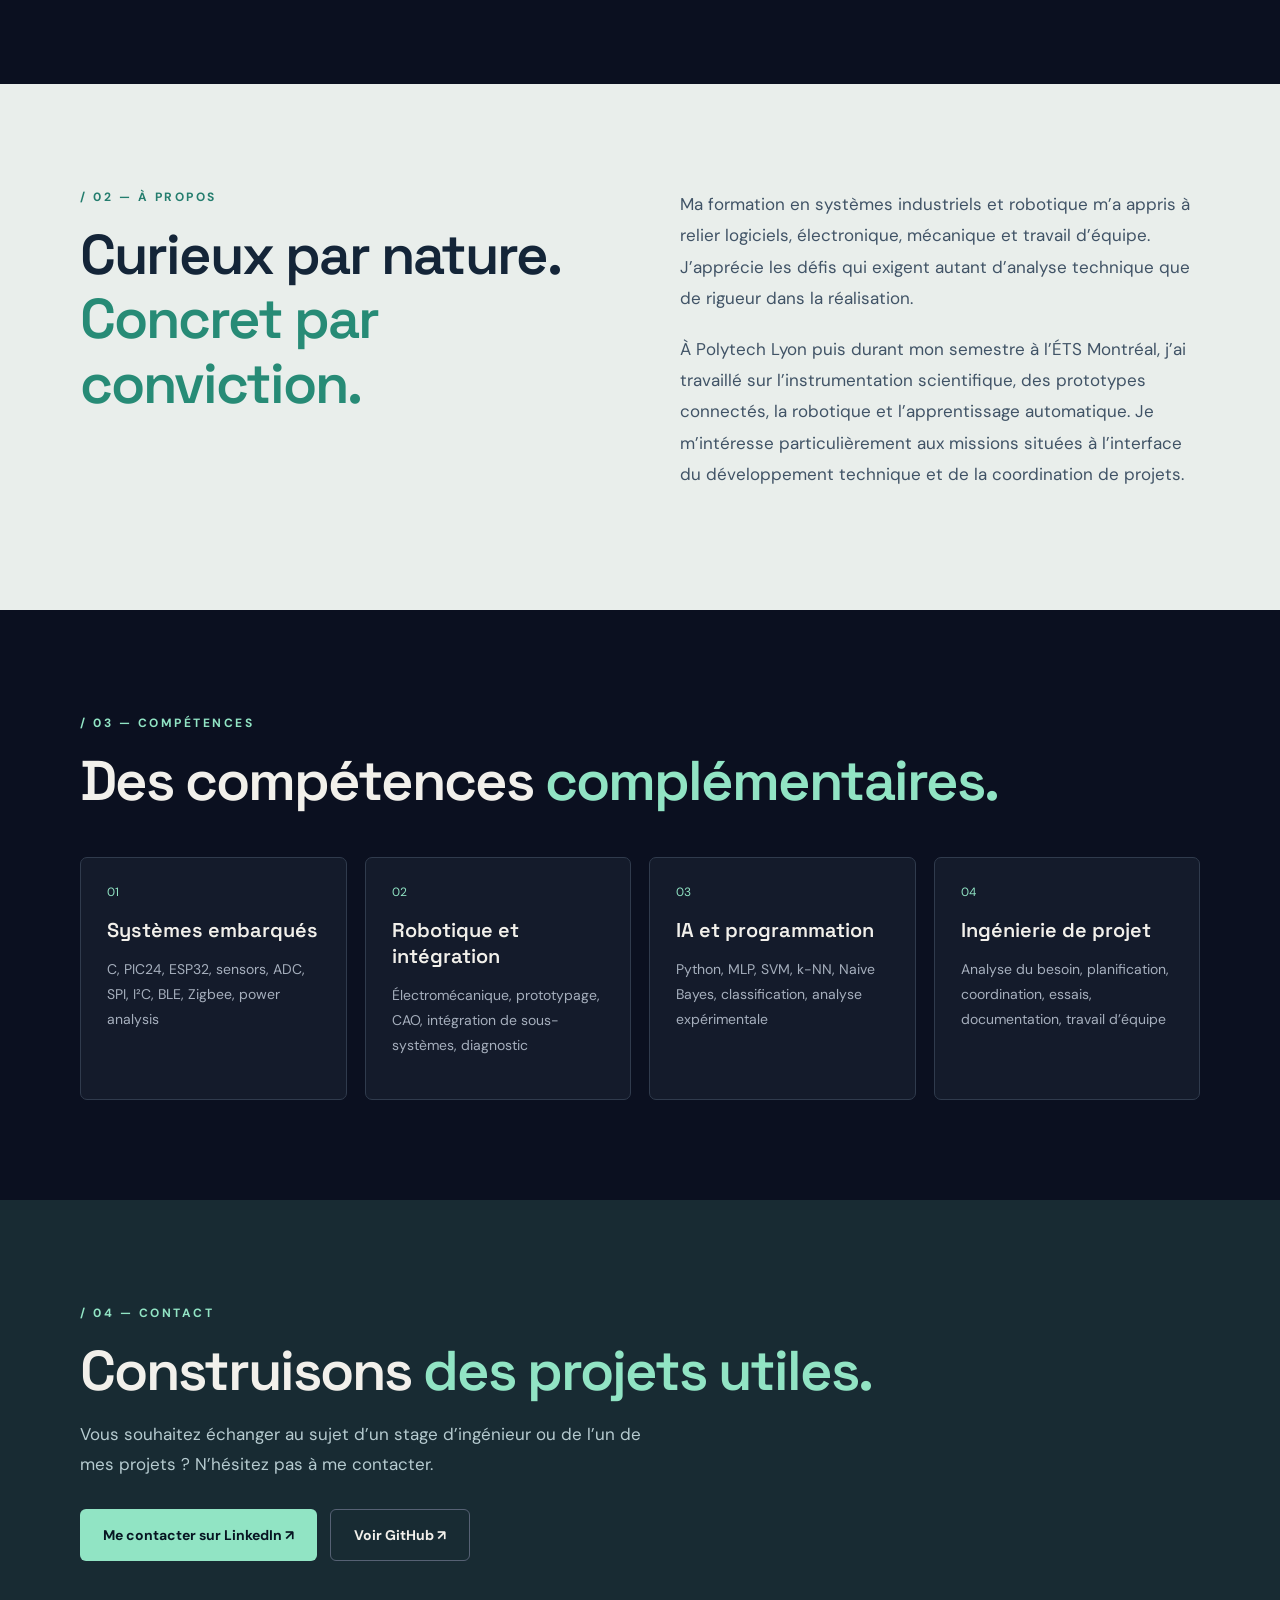
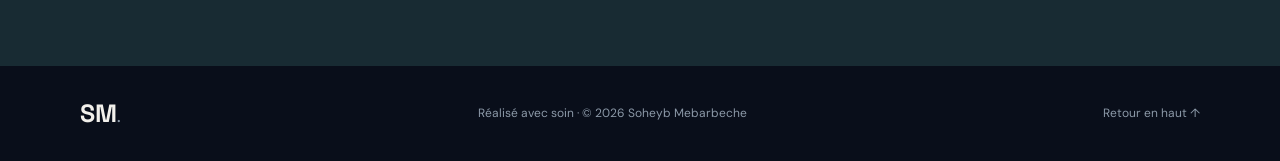
==== commit be283018: "Use GPA671 result as AI project visual" ====
--- a/index.html
+++ b/index.html
@@ -8,7 +8,7 @@
 <article class="project-card"><div class="visual fenrir" style="background:linear-gradient(90deg,#1026376e,#102637b5),url(https://github.com/user-attachments/assets/eb1d1699-436f-4fce-b600-164deeedb502) center center / cover"><div class="visual-label">ROBOTIQUE COLLECTIVE · RIR</div><div class="wolf">FEN<span>RIR</span></div></div><div class="card-content"><div class="meta">02 / COUPE DE FRANCE DE ROBOTIQUE 2026</div><h3>FenRIR</h3><p>Un robot autonome de compétition, développé collectivement par l’association RIR, réunissant mécanique, actionnement, capteurs et intégration matérielle.</p><div class="chips"><span>Robotics</span><span>Mechatronics</span><span>Travail d’équipe</span></div><a href="projects/fenrir.html">Voir le projet →</a></div></article>
 <article class="project-card"><div class="visual gradient-two" style="background:linear-gradient(90deg,#10263750,#10263710),url(assets/hestia-electronics.jpg) center 50% / cover"><div class="visual-label">PROTOTYPE CONNECTÉ</div><div class="symbol">⌁</div></div><div class="card-content"><div class="meta">03 / POLYTECH LYON</div><h3>Hestia — Capteur de porte connecté</h3><p>Un prototype fonctionnel reliant capteur et supervision grâce à ESP32-H2, Zigbee, Raspberry Pi et Home Assistant.</p><div class="chips"><span>ESP32-H2</span><span>Zigbee</span><span>Home Assistant</span></div><a href="projects/hestia.html">Voir le projet →</a></div></article>
 <article class="project-card"><div class="visual gradient-three" style="background:linear-gradient(90deg,#10263750,#10263710),url(assets/plotter-1.jpg) center 50% / cover"><div class="visual-label">GESTION DE PROJET</div><div class="symbol">✳</div></div><div class="card-content"><div class="meta">04 / PROJET ÉLECTROMÉCANIQUE</div><h3>Traceur 2D</h3><p>Coordination d’un projet de machine de dessin automatique à deux axes, de la planification à l’intégration électromécanique.</p><div class="chips"><span>CAD</span><span>Mécanismes</span><span>Planification</span></div><a href="projects/plotter.html">Voir le projet →</a></div></article>
-<article class="project-card"><div class="visual gradient-four"><div class="visual-label">INTELLIGENCE ARTIFICIELLE APPLIQUÉE</div><div class="symbol">⌘</div></div><div class="card-content"><div class="meta">05 / ÉTS MONTRÉAL · GPA671</div><h3>Intelligence artificielle — apprentissage et classification</h3><p>Expérimentations en Python sur les réseaux MLP, SVM, k-NN et Naive Bayes, avec comparaison de modèles et validation expérimentale.</p><div class="chips"><span>Python</span><span>MLP / SVM</span><span>Classification</span></div><a href="projects/neural-networks.html">Voir le projet →</a></div></article>
+<article class="project-card"><div class="visual gradient-four" style="background:linear-gradient(90deg,#10263722,#10263708),url(assets/gpa671/lab1-decision-boundary.webp) center 52% / cover"><div class="visual-label">INTELLIGENCE ARTIFICIELLE APPLIQUÉE</div></div><div class="card-content"><div class="meta">05 / ÉTS MONTRÉAL · GPA671</div><h3>Intelligence artificielle — apprentissage et classification</h3><p>Expérimentations en Python sur les réseaux MLP, SVM, k-NN et Naive Bayes, avec comparaison de modèles et validation expérimentale.</p><div class="chips"><span>Python</span><span>MLP / SVM</span><span>Classification</span></div><a href="projects/neural-networks.html">Voir le projet →</a></div></article>
 </div><p class="fine">Chaque projet mentionne les contributions, les crédits et les références. Aucun schéma interne, code confidentiel ou jeu de données du laboratoire n’est publié.</p></section>
 <section class="section section-light" id="about"><div class="wrap two-col"><div><div class="kicker">/ 02 — À PROPOS</div><h2>Curieux par nature.<br/><em>Concret par conviction.</em></h2></div><div class="body-copy"><p>Ma formation en systèmes industriels et robotique m’a appris à relier logiciels, électronique, mécanique et travail d’équipe. J’apprécie les défis qui exigent autant d’analyse technique que de rigueur dans la réalisation.</p><p>À Polytech Lyon puis durant mon semestre à l’ÉTS Montréal, j’ai travaillé sur l’instrumentation scientifique, des prototypes connectés, la robotique et l’apprentissage automatique. Je m’intéresse particulièrement aux missions situées à l’interface du développement technique et de la coordination de projets.</p></div></div></section>
 <section class="section wrap" id="skills"><div class="kicker">/ 03 — COMPÉTENCES</div><h2>Des compétences <em>complémentaires.</em></h2><div class="skills-grid"><div><div class="num">01</div><h3>Systèmes embarqués</h3><p>C, PIC24, ESP32, sensors, ADC, SPI, I²C, BLE, Zigbee, power analysis</p></div><div><div class="num">02</div><h3>Robotique et intégration</h3><p>Électromécanique, prototypage, CAO, intégration de sous-systèmes, diagnostic</p></div><div><div class="num">03</div><h3>IA et programmation</h3><p>Python, MLP, SVM, k-NN, Naive Bayes, classification, analyse expérimentale</p></div><div><div class="num">04</div><h3>Ingénierie de projet</h3><p>Analyse du besoin, planification, coordination, essais, documentation, travail d’équipe</p></div></div></section>
